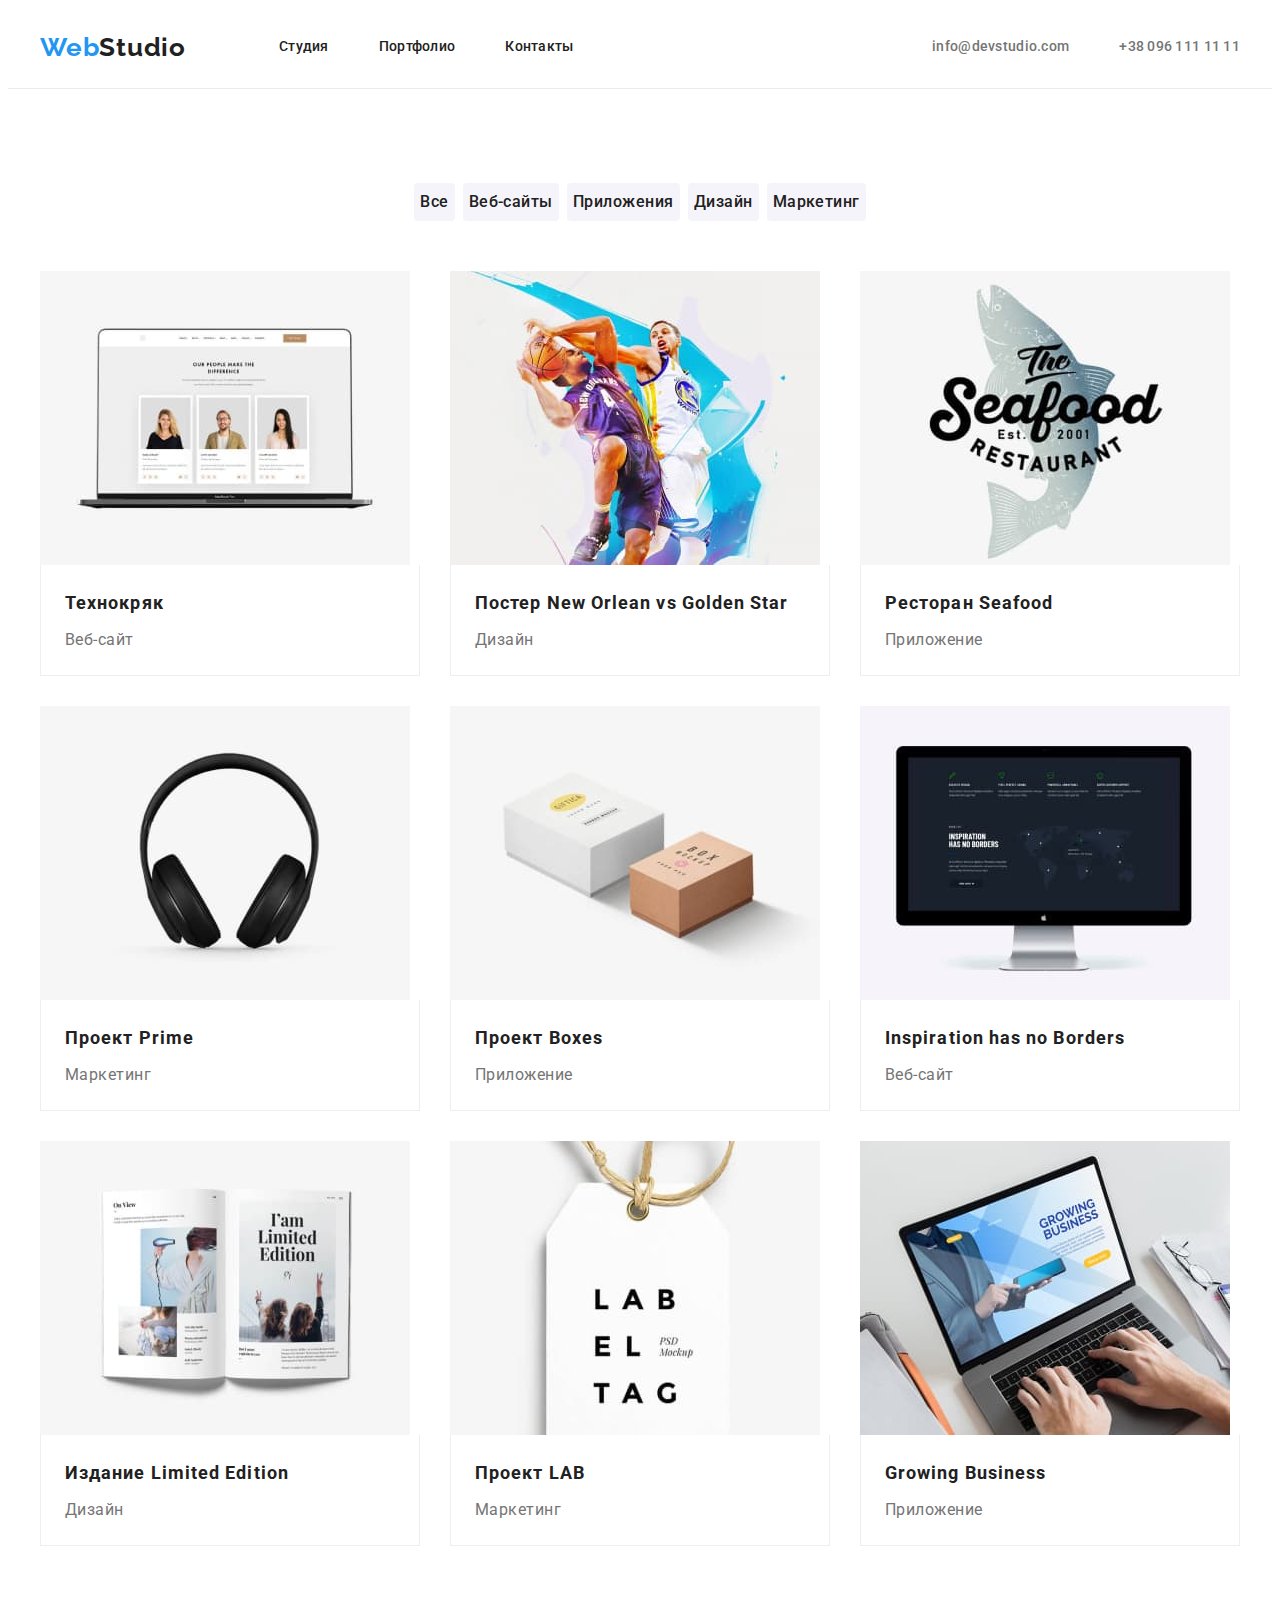
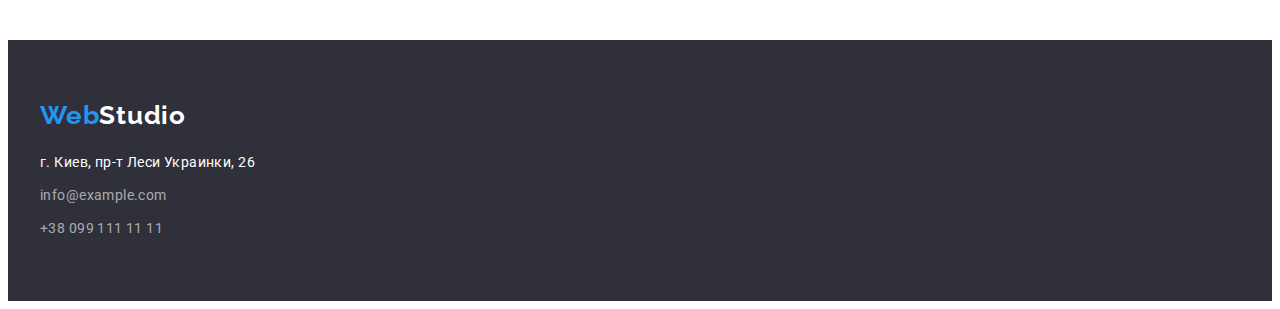
==== portfolio.html @ 52f67dc8 "copy" ====
<!DOCTYPE html>
<html lang="en">
<head>
    <meta charset="UTF-8">
    <meta http-equiv="X-UA-Compatible" content="IE=edge">
    <meta name="viewport" content="width=device-width, initial-scale=1.0">
    <title>Document</title>
    <link rel="preconnect" href="https://fonts.googleapis.com">
    <link rel="preconnect" href="https://fonts.gstatic.com" crossorigin>
    <link href="https://fonts.googleapis.com/css2?family=Montserrat:wght@400;700&family=Raleway:wght@700&family=Roboto:wght@400;500;700;900&display=swap" rel="stylesheet">
    <link rel="stylesheet" href="https://cdnjs.cloudflare.com/ajax/libs/modern-normalize/1.1.0/modern-normalize.min.css" integrity="sha512-wpPYUAdjBVSE4KJnH1VR1HeZfpl1ub8YT/NKx4PuQ5NmX2tKuGu6U/JRp5y+Y8XG2tV+wKQpNHVUX03MfMFn9Q==" crossorigin="anonymous" referrerpolicy="no-referrer" />
    <link rel="stylesheet" href="./css/styles.css">
</head>
<body>
    <header class="header">
        <div class="container">
            <nav class="header-nav">
                <a href="" class="header-logo-part1 link">Web<span class="header-logo-part2">Studio</span></a>
                <ul class="header-list list">
                    <li class="header-item"><a href="./index.html" class="header-link link">Студия</a></li>
                    <li class="header-item"><a href="./portfolio.html" class="header-link link">Портфолио</a></li>
                    <li class="header-item"><a href="http://" class="header-link link">Контакты</a></li>
                </ul> 
            </nav>
            <ul class="header-list-contakt list">
                <li class="header-item-contakt"><a href="mailto:info@devstudio.com" class="header-link-mail link">info@devstudio.com</a></li>
                <li class="header-item-contakt"><a href="tel:+380991111111" class="header-link-tel link">+38 096 111 11 11</a></li>
            </ul>
        </div>
    </header>
    
    <main class="main-portfolio">
        <section class="main-portfolio-section section">
            <div class="container">
                <h1 class="visually-hidden">Наши работы</h1>
                <ul class="main-portfolio-list list">
                    <li class="main-portfolio-item"><button type="button" class="main-portfolio-btn">Все</button></li>
                    <li class="main-portfolio-item"><button type="button" class="main-portfolio-btn">Веб-сайты</button></li>
                    <li class="main-portfolio-item"><button type="button" class="main-portfolio-btn">Приложения</button></li>
                    <li class="main-portfolio-item"><button type="button" class="main-portfolio-btn">Дизайн</button></li>
                    <li class="main-portfolio-item"><button type="button" class="main-portfolio-btn"> Маркетинг</button></li>
                </ul>
                <ul class="portfolio-list-blok list">
                    <li class="portfolio-item">
                        <img src="./images/img-portfolio(0).jpg" alt="" width="370px">
                        <div class="portfolio-item-border">
                            <h2 class="portfolio-subtitle">Технокряк</h2>
                            <p class="portfolio-description">Веб-сайт</p>   
                        </div> 
                    </li>
                    <li class="portfolio-item">
                        <img src="./images/img-portfolio(1).jpg" alt="" width="370px">
                        <div class="portfolio-item-border">
                            <h2 class="portfolio-subtitle">Постер New Orlean vs Golden Star</h2>
                            <p class="portfolio-description">Дизайн</p>
                        </div>
                    </li>
                    <li class="portfolio-item">
                        <img src="./images/img-portfolio(2).jpg" alt="" width="370px">
                        <div class="portfolio-item-border">
                            <h2 class="portfolio-subtitle">Ресторан Seafood</h2>
                            <p class="portfolio-description">Приложение</p>
                        </div>
                    </li>
                    <li class="portfolio-item">
                        <img src="./images/img-portfolio(3).jpg" alt="" width="370px">
                        <div class="portfolio-item-border">
                            <h2 class="portfolio-subtitle">Проект Prime</h2>
                            <p class="portfolio-description">Маркетинг</p>
                        </div>
                    </li>
                    <li class="portfolio-item">
                        <img src="./images/img-portfolio(4).jpg" alt="" width="370px">
                        <div class="portfolio-item-border">
                            <h2 class="portfolio-subtitle">Проект Boxes</h2>
                            <p class="portfolio-description">Приложение</p>
                        </div>
                    </li>
                    <li class="portfolio-item">
                        <img src="./images/img-portfolio(5).jpg" alt="" width="370px">
                        <div class="portfolio-item-border">
                            <h2 class="portfolio-subtitle">Inspiration has no Borders</h2>
                            <p class="portfolio-description">Веб-сайт</p>
                        </div>
                    </li>
                    <li class="portfolio-item">
                        <img src="./images/img-portfolio(6).jpg" alt="" width="370px">
                        <div class="portfolio-item-border">
                            <h2 class="portfolio-subtitle">Издание Limited Edition</h2>
                            <p class="portfolio-description">Дизайн</p>
                        </div>
                    </li>
                    <li class="portfolio-item">
                        <img src="./images/img-portfolio(7).jpg" alt="" width="370px">
                        <div class="portfolio-item-border">
                            <h2 class="portfolio-subtitle">Проект LAB</h2>
                            <p class="portfolio-description">Маркетинг</p>
                        </div>
                    </li>
                    <li class="portfolio-item">
                        <img src="./images/img-portfolio(8).jpg" alt="" width="370px">
                        <div class="portfolio-item-border">
                            <h2 class="portfolio-subtitle">Growing Business</h2>
                            <p class="portfolio-description">Приложение</p>
                        </div>
                    </li>
                </ul>
            </div>
        </section>
        <footer class="footer">
            <div class="container">
                <a href="" class="footer-logo-part1 link">Web<span class="footer-logo-part2">Studio</span></a>
                <address class="address">
                    <ul class="address-list list">
                        <li class="address-item"><a href="https://goo.gl/maps/LYre1XZiDSPnL1MN8" class="address-link-street link" target="_blank" rel="noopener, noindex, nofollow">г. Киев, пр-т Леси Украинки, 26</a></li>
                        <li class="address-item"><a href="mailto:info@example.com" class="address-mail link">info@example.com</a> </li>
                        <li class="address-item"><a href="tel:+380991111111" class="address-tel link">+38 099 111 11 11</a></li>
                    </ul>
                </address>
            </div>
        </footer>
    </main>
</body>
</html>
---- css/styles.css ----
:root {
    --title-color: #FFFFFF;
    --background-title: #2F303A;
    --header-link-color: #212121;
    --contakt-header: #757575;
    --link-hover: #2196F3;
    --heading: #212121;
    --subtitle: #212121;
    --description: #757575;
    --akcent-color: #FFFFFF;
    --footer-background: #2F303A;
    --footer-contakt: rgba(255, 255, 255, 0.6);
    --btn-color: #212121;
    --btn-background: #F5F4FA;
    --btn-hover-background: #2196F3;
    --typical-margin: 10px;
}

body {
    font-family: Roboto, sans-serif;
    color: var(--heading);
}

h1, h2, h3, h4, h5, h6, p {
    margin: 0;
    
}

ul, ol {
    padding-left: 0;
    margin: 0;
}

img {
    display: block;
}

.link {
    text-decoration: none;
    display: block;
}

.list {
    list-style: none;
}

.container {
    width: 1200px;
    padding-left: 15px;
    padding-right: 15px;
    margin: 0 auto;
}

.visually-hidden {
    position: absolute;
    width: 1px;
    height: 1px;
    margin: -1px;
    border: 0;
    padding: 0;
    white-space: nowrap;
    clip-path: inset(100%);
    clip: rect(0 0 0 0);
    overflow: hidden;
}

/*---------header----------*/

.header {
    padding-top: 24px;
    padding-bottom: 25px;
    border-bottom: 1px solid #ECECEC;;
}

.header .container {
    display: flex;
    align-items: center;
}

.header-nav {
    display: flex;
    align-items: center;
}

.header-logo-part1 {
    font-family: 'Raleway';
    font-weight: 700;
    font-size: 26px;
    line-height: 1.19;
    letter-spacing: 0.03em;
    color: #2196F3;
    margin-right: 93px;
}

.header-logo-part2 {
    color: #212121;
}

.header-list {
    display: flex;
}

.header-item:not(:last-child) {
    margin-right: 50px;
}

.header-list-contakt {
    display: flex;
    margin-left: auto;
}

.header-link {
    font-weight: 500;
    font-size: 14px;
    line-height: 1.14;
    letter-spacing: 0.02em;
    color: var(--header-link-color);
}

.header-link:hover {
    color: var(--link-hover);
}

.header-link:focus {
    color: var(--link-hover);
}

.header-item-contakt:not(:first-child) {
    margin-left: 50px;
}

.header-link-mail {
    font-weight: 500;
    font-size: 14px;
    line-height: 1.14;
    letter-spacing: 0.02em;
    color: var(--contakt-header);
}

.header-link-mail:hover {
    color: var(--link-hover);
}

.header-link-mail:focus {
    color: var(--link-hover);
}

.header-link-tel {
    font-weight: 500;
    font-size: 14px;
    line-height: 1.14;
    letter-spacing: 0.02em;
    color: var(--contakt-header);
}

.header-link-tel:hover {
    color: var(--link-hover);
}

.header-link-tel:focus {
    color: var(--link-hover);
}

/*------------main------------*/

.main-title-section {
    background: var(--background-title);
    padding-top: 200px;
    padding-bottom: 280px;
    text-align: center;
    
}

.main-title {
    font-weight: 900;
    font-size: 44px;
    line-height: 1.36;
    text-align: center;
    letter-spacing: 0.06em;
    text-transform: uppercase;
    color: var(--title-color);
    margin-bottom: 30px;

}

.button-designe {
    display: flex;
    justify-content: center;
}

.main-title-btn {
    font-family: inherit;
    font-weight: 700;
    font-size: 16px;
    line-height: 1.88;
    display: flex;
    align-items: center;
    text-align: center;
    letter-spacing: 0.06em;
    color: var(--akcent-color);
    background: var(--btn-hover-background);
    cursor: pointer;
    height: 50px;
    border-radius: 4px;
    border: 0;
}

.main-title-btn:hover {
    box-shadow: 0px 4px 4px rgba(0, 0, 0, 0.15);
    border-radius: 4px;
}

.main-title-btn:focus {
    box-shadow: 0px 4px 4px rgba(0, 0, 0, 0.15);
    border-radius: 4px;
}

/*---------advantages------------*/

.section {
    padding-top: 94px;
    padding-bottom: 94px;
    
}

.advantages-list {
    display: flex;
}

.advantages-item:not(:last-child) {
    margin-right: 30px;
}

.advantages-subtitle {
    font-weight: 700;
    font-size: 14px;
    line-height: 1.14;
    letter-spacing: 0.03em;
    text-transform: uppercase;
    color: var(--subtitle);
    margin-bottom: 10px;
    max-width: 270px;
}

.advantages-description {
    font-size: 14px;
    line-height: 1.71;
    letter-spacing: 0.03em;
    color: var(--description);
    max-width: 270px;
}

/*----------special-------*/

.special {
    padding-top: 0px;
}

.special-heading {
    font-weight: 700;
    font-size: 36px;
    line-height: 1.17;
    text-align: center;
    letter-spacing: 0.03em;
    color: var(--heading);
    margin-bottom: 50px;
}

.special-list {
    display: flex;
    margin-left: -30px;
}

.special-item-img {
    flex-basis: calc((100% - 90px) / 3);
    margin-left: 30px;
}

/*---------team---------*/

.team {
    background: #F5F4FA;
}

.team-heading {
    font-weight: 700;
    font-size: 36px;
    line-height: 1.17;
    text-align: center;
    letter-spacing: 0.03em;
    color: var(--heading);
    margin-bottom: 50px;
}

.team-list {
    display: flex;
    margin-left: -30px;
}

.team-item {
    flex-basis: calc((100% - 120px) / 3);
    margin-left: 30px;
    box-shadow: 0px 1px 3px rgba(0, 0, 0, 0.12), 0px 1px 1px rgba(0, 0, 0, 0.14), 0px 2px 1px rgba(0, 0, 0, 0.2);
    border-radius: 0px 0px 4px 4px;
}

.team-specialist {
    padding: 30px 0;
}

.team-subtitle {
    font-weight: 500;
    font-size: 16px;
    line-height: 1.19;
    text-align: center;
    letter-spacing: 0.03em;
    color: var(--subtitle);
    margin-bottom: var(--typical-margin);
}

.team-description {
    font-size: 16px;
    line-height: 1.19;
    text-align: center;
    letter-spacing: 0.03em;
    color: var(--description);
}

/*---------footer-------*/

.footer {
    background: var(--footer-background);
    padding-top: 60px;
    padding-bottom: 60px;
}

.footer-logo-part1 {
    font-family: 'Raleway';
    font-weight: 700;
    font-size: 26px;
    line-height: 1.19;
    letter-spacing: 0.03em;
    color: #2196F3;
    margin-bottom: 20px;
    
}

.footer-logo-part2 {
    color: #FFFFFF;
}

.address {
    font-style: normal;
}

.address-item:not(:last-child) {
    margin-bottom: 9px;
}

.address-link-street {
    font-size: 14px;
    line-height: 1.71;
    letter-spacing: 0.03em;
    color: #FFFFFF;
}

.address-mail {
    font-size: 14px;
    line-height: 1.71;
    letter-spacing: 0.03em;
    color: var(--footer-contakt);
}

.address-mail:hover {
    color: var(--link-hover);
}

.address-mail:hover {
    color: var(--link-hover);
}

.address-tel {
    font-size: 14px;
    line-height: 1.71;
    letter-spacing: 0.03em;
    color: var(--footer-contakt);
}

.address-tel:hover {
    color: #2196F3;
}

.address-tel:hover {
    color: #2196F3;
}

 /*------portfolio--------*/


.main-portfolio-list {
    display: flex;
    justify-content: center;
    margin-bottom: 50px;
}

.main-portfolio-btn {
    font-family: 'Roboto';
    font-weight: 500;
    font-size: 16px;
    line-height: 1.62;
    text-align: center;
    letter-spacing: 0.03em;
    color: var(--btn-color);
    cursor: pointer;
    height: 38px;
    border-radius: 4px;
    background: #F5F4FA;
    border: 0;
}

.main-portfolio-btn:hover {
    color: var(--akcent-color);
    background: var(--btn-hover-background);
    box-shadow: 0px 3px 1px rgba(0, 0, 0, 0.1), 0px 1px 2px rgba(0, 0, 0, 0.08), 0px 2px 2px rgba(0, 0, 0, 0.12);
    border-radius: 4px;
}

.main-portfolio-item:not(:last-child) {
    margin-right: 8px;
}

.main-portfolio-btn:focus {
    color: var(--akcent-color);
    background: var(--btn-hover-background);
    box-shadow: 0px 3px 1px rgba(0, 0, 0, 0.1), 0px 1px 2px rgba(0, 0, 0, 0.08), 0px 2px 2px rgba(0, 0, 0, 0.12);
    border-radius: 4px;
} 

.portfolio-list-blok {
    display: flex;
    flex-wrap: wrap;
    margin-left: -30px;
    margin-bottom: -30px;
}

.portfolio-item {
    flex-basis: calc((100% - 90px) / 3);
    margin-left: 30px;
    margin-bottom: 30px;
    box-sizing: border-box;

}

.portfolio-item-border {
    display: block;
    padding: 20px 24px;
    border: 1px solid #EEEEEE;
    border-top: none;
}

.portfolio-subtitle {
    font-weight: 700;
    font-size: 18px;
    line-height: 2;
    letter-spacing: 0.06em;
    color: var(--subtitle);
    margin-bottom: 4px;
}

.portfolio-description {
    font-size: 16px;
    line-height: 1.88;
    letter-spacing: 0.03em;
    color: var(--description);
}
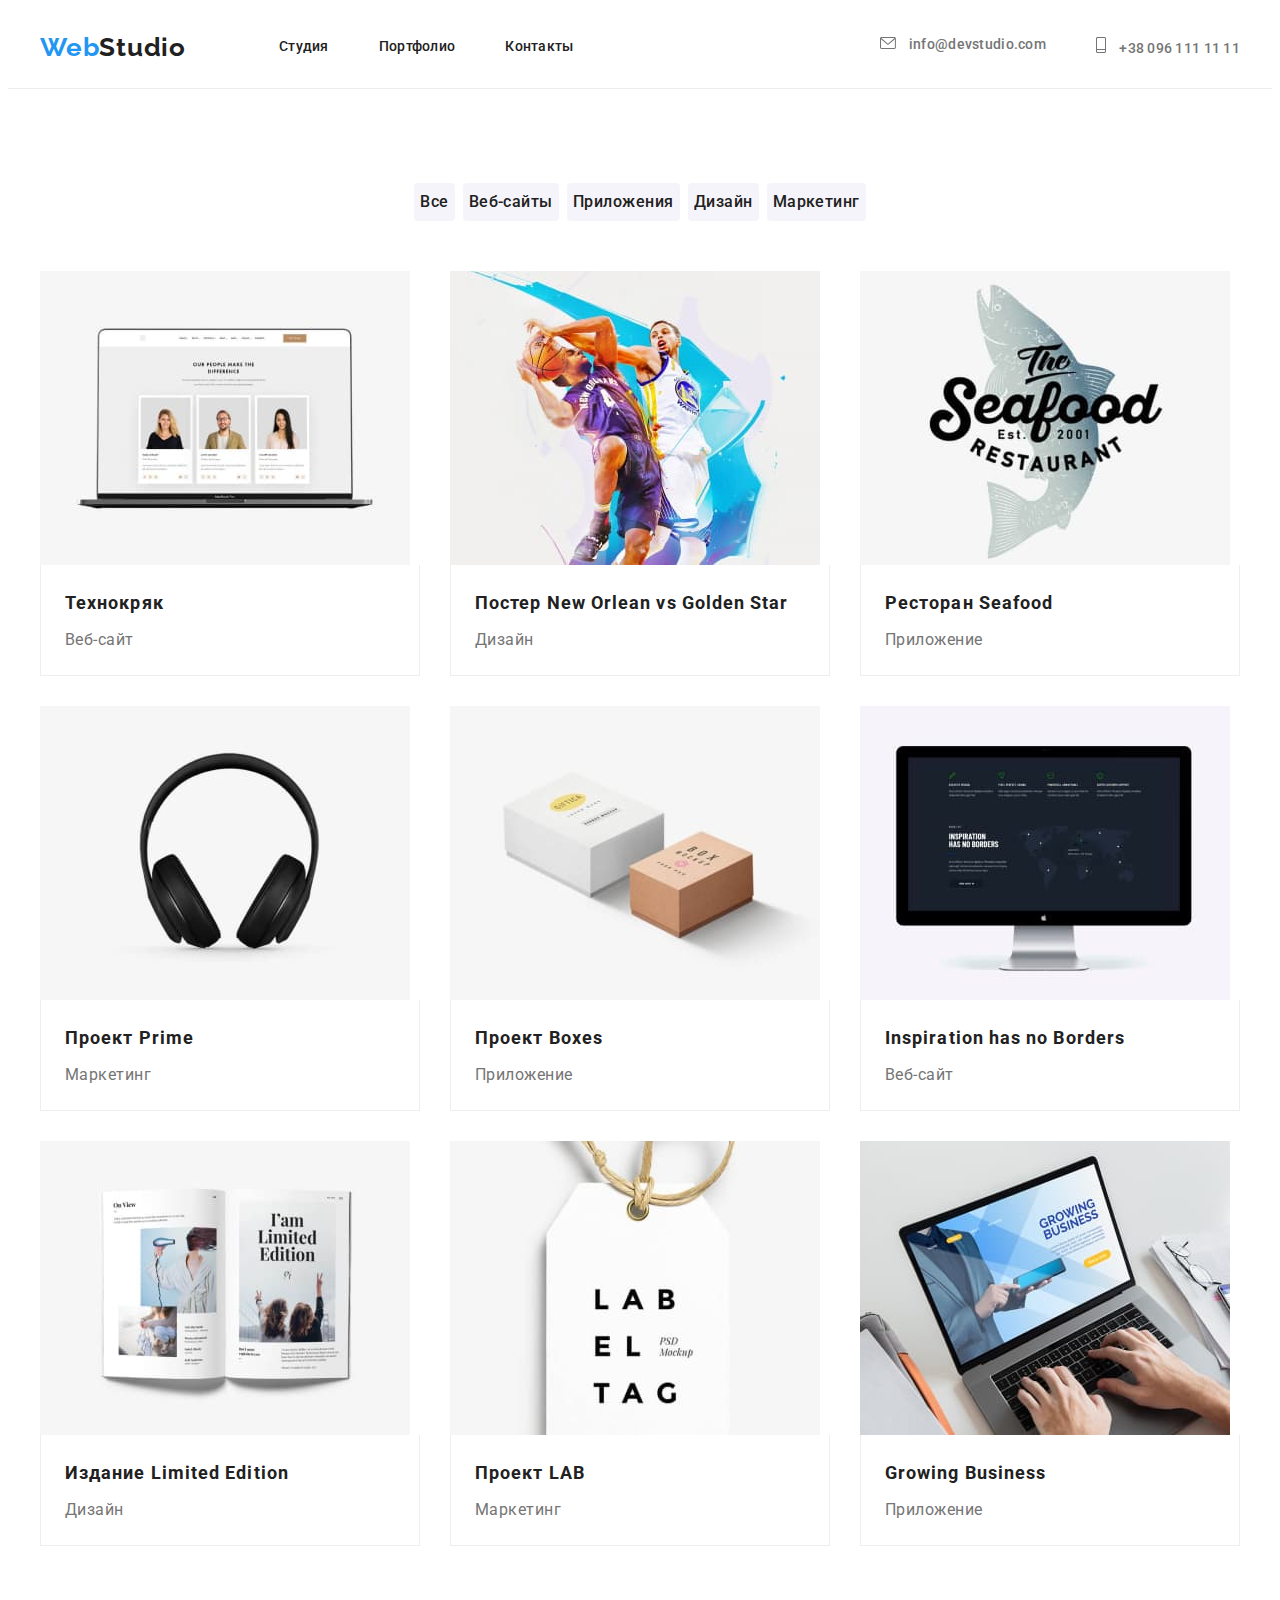
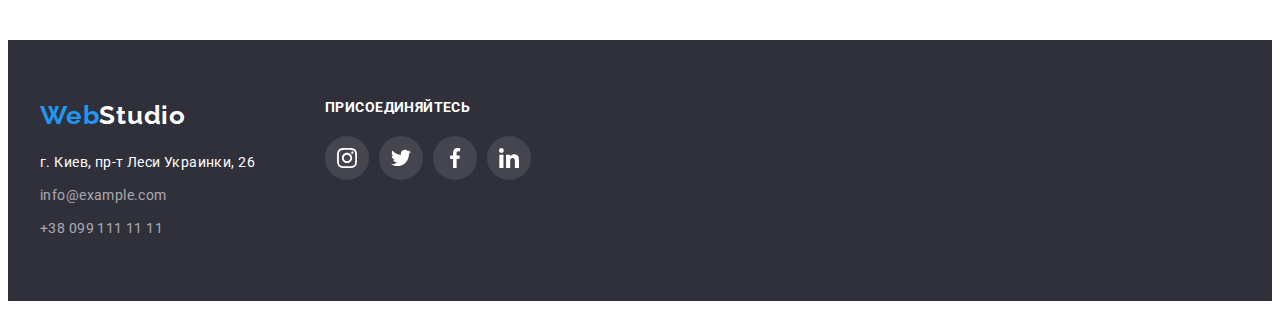
==== commit 734124f4: "12.06.22-15-49" ====
--- a/portfolio.html
+++ b/portfolio.html
@@ -17,14 +17,30 @@
             <nav class="header-nav">
                 <a href="" class="header-logo-part1 link">Web<span class="header-logo-part2">Studio</span></a>
                 <ul class="header-list list">
-                    <li class="header-item"><a href="./index.html" class="header-link link">Студия</a></li>
+                    <li class="header-item"><a href="http://" class="header-link link">Студия</a></li>
                     <li class="header-item"><a href="./portfolio.html" class="header-link link">Портфолио</a></li>
                     <li class="header-item"><a href="http://" class="header-link link">Контакты</a></li>
                 </ul> 
             </nav>
             <ul class="header-list-contakt list">
-                <li class="header-item-contakt"><a href="mailto:info@devstudio.com" class="header-link-mail link">info@devstudio.com</a></li>
-                <li class="header-item-contakt"><a href="tel:+380991111111" class="header-link-tel link">+38 096 111 11 11</a></li>
+                <li class="header-item-contakt">
+                    <a href="mailto:info@devstudio.com" class="header-link-mail link">
+                        <svg class="header-soc-icon" width="16" height="12">
+                            <use href="./images/icons.svg/symbol-defs.svg#icon-email"></use>
+                        </svg>
+                        info@devstudio.com
+                        
+                    </a>
+                </li>
+                <li class="header-item-contakt">
+                    <a href="tel:+380991111111" class="header-link-tel link">
+                        <svg class="header-soc-icon" width="10" height="16">
+                            <use href="./images/icons.svg/symbol-defs.svg#icon-phone-number"></use>
+                        </svg>
+                        +38 096 111 11 11
+                        
+                    </a>
+                </li>
             </ul>
         </div>
     </header>
@@ -109,14 +125,51 @@
         </section>
         <footer class="footer">
             <div class="container">
-                <a href="" class="footer-logo-part1 link">Web<span class="footer-logo-part2">Studio</span></a>
-                <address class="address">
-                    <ul class="address-list list">
-                        <li class="address-item"><a href="https://goo.gl/maps/LYre1XZiDSPnL1MN8" class="address-link-street link" target="_blank" rel="noopener, noindex, nofollow">г. Киев, пр-т Леси Украинки, 26</a></li>
-                        <li class="address-item"><a href="mailto:info@example.com" class="address-mail link">info@example.com</a> </li>
-                        <li class="address-item"><a href="tel:+380991111111" class="address-tel link">+38 099 111 11 11</a></li>
-                    </ul>
-                </address>
+                <section class="footer-address">
+                    <a href="" class="footer-logo-part1 link">Web<span class="footer-logo-part2">Studio</span></a>
+                        <address class="address">
+                            <ul class="address-list list">
+                                <li class="address-item"><a href="https://goo.gl/maps/LYre1XZiDSPnL1MN8" class="address-link-street link" target="_blank" rel="noopener, noindex, nofollow">г. Киев, пр-т Леси Украинки, 26</a></li>
+                                <li class="address-item"><a href="mailto:info@example.com" class="address-mail link">info@example.com</a> </li>
+                                <li class="address-item"><a href="tel:+380991111111" class="address-tel link">+38 099 111 11 11</a></li>
+                            </ul>
+                        </address>
+                </section>
+                <section class="footer-soc">
+                    <h3 class="footer-soc-title">присоединяйтесь</h3>
+                    <ul class="footer-soc-list list">
+                        <li class="footer-soc-item"> 
+                            <a href="" class="footer-soc-link">
+                                <svg class="footer-soc-icon" width="20" height="20">
+                                    <use href="./images/icons.svg/symbol-defs.svg#icon-instagram-2-1"></use>
+                                </svg>
+                            </a>
+                        </li>
+                        <li class="footer-soc-item"> 
+                            <a href="" class="footer-soc-link">
+                                <svg class="footer-soc-icon" width="20" height="20">
+                                    <use href="./images/icons.svg/symbol-defs.svg#icon-twitter-1-1"></use>
+                                </svg>
+                            </a>
+                        </li>
+                        <li class="footer-soc-item"> 
+                            <a href="" class="footer-soc-link">
+                                <svg class="footer-soc-icon" width="20" height="20">
+                                    <use href="./images/icons.svg/symbol-defs.svg#icon-facebook-1-1"></use>
+                                </svg> 
+                            </a>
+                        </li>
+                        <li class="footer-soc-item"> 
+                            <a href="" class="footer-soc-link">
+                                <svg class="footer-soc-icon" width="20" height="20">
+                                    <use href="./images/icons.svg/symbol-defs.svg#icon-linkedin-1-1"></use>
+                                </svg> 
+                            </a>
+                        </li>
+                        
+                    </ul>   
+                    
+                </section>
             </div>
         </footer>
     </main>
--- a/css/styles.css
+++ b/css/styles.css
@@ -14,6 +14,7 @@
     --btn-background: #F5F4FA;
     --btn-hover-background: #2196F3;
     --typical-margin: 10px;
+    --icon-color: #AFB1B8;
 }
 
 body {
@@ -107,6 +108,20 @@
 .header-list-contakt {
     display: flex;
     margin-left: auto;
+
+}
+
+.header-item-contakt {
+    display: flex;
+}
+
+.header-soc-link {
+    margin-right: 10px;
+}
+
+.header-soc-icon {
+    fill: var(--contakt-header);
+    margin-right: 10px;
 }
 
 .header-link {
@@ -145,12 +160,22 @@
     color: var(--link-hover);
 }
 
+.header-link-mail:hover .header-soc-icon {
+    fill: var(--link-hover);
+}
+
+.header-link-mail:focus .header-soc-icon {
+    fill: var(--link-hover);
+}
+
+
 .header-link-tel {
     font-weight: 500;
     font-size: 14px;
     line-height: 1.14;
     letter-spacing: 0.02em;
     color: var(--contakt-header);
+    
 }
 
 .header-link-tel:hover {
@@ -161,14 +186,27 @@
     color: var(--link-hover);
 }
 
+.header-link-tel:hover .header-soc-icon {
+    fill: var(--link-hover);
+}
+
+.header-link-tel:focus .header-soc-icon {
+    fill: var(--link-hover);
+}
 /*------------main------------*/
 
 .main-title-section {
-    background: var(--background-title);
+    margin-left: auto;
+    margin-right: auto;
     padding-top: 200px;
     padding-bottom: 280px;
     text-align: center;
-    
+    background-size: cover;
+    background-image:linear-gradient(
+    to right,rgba(47, 48, 58, 0.4),rgba(47, 48, 58, 0.4)), url('../images/background.Img\ 1.jpg');
+    max-width: 1600px;
+    
+
 }
 
 .main-title {
@@ -217,9 +255,43 @@
 
 /*---------advantages------------*/
 
+.advantages-vector-section {
+    padding-top: 94px;
+    margin-bottom: 30px;
+}
+
+.advantages-vector-item {
+    Width:270px;
+    Height:120px;
+    background: #F5F4FA;
+    border-radius: 4px;
+    
+    
+}
+
+.advantages-vector {
+    justify-content: center;
+    align-items: center;
+    display: flex;
+    width: 100%;
+    height: 100%; 
+}
+
+
+
+
+
+.advantages-vector-item + .advantages-vector-item {
+    margin-left: 30px;
+}
+
+.advantages-vector-list{
+    display: flex;
+}
+
 .section {
-    padding-top: 94px;
     padding-bottom: 94px;
+    margin-top: 94px;
     
 }
 
@@ -276,10 +348,18 @@
     margin-left: 30px;
 }
 
+.team-soc-link {
+    width: 44px;
+    height: 44px;
+    border-radius: 50%;
+    background-color: var(--akcent-color);
+}
+
 /*---------team---------*/
 
 .team {
     background: #F5F4FA;
+    padding-top: 94px;
 }
 
 .team-heading {
@@ -306,6 +386,7 @@
 
 .team-specialist {
     padding: 30px 0;
+    background-color: #FFFFFF;
 }
 
 .team-subtitle {
@@ -324,7 +405,109 @@
     text-align: center;
     letter-spacing: 0.03em;
     color: var(--description);
-}
+    margin-bottom: 16px;
+}
+
+.team-soc-list {
+    display: flex;
+    justify-content: center;
+}
+
+.team-soc-item + .team-soc-item {
+    margin-left: 10px;
+}
+
+.team-soc-link {
+    width: 44px;
+    height: 44px;
+    border-radius: 50%;
+    background-color: white;
+    display: flex;
+    justify-content: center;
+    align-items: center;
+}
+
+.team-soc-icon {
+    fill: var(--icon-color);
+}
+
+.team-soc-link:hover {
+    background-color: var(--btn-hover-background);
+}
+
+.team-soc-link:hover .team-soc-icon {
+    fill: var(--akcent-color);
+}
+
+.team-soc-link:focus {
+    background-color: var(--btn-hover-background);
+}
+
+.team-soc-link:focus .team-soc-icon {
+    fill: var(--link-hover);
+}
+
+
+/*------------clients---------*/
+
+.clients {
+    padding-top: 94px;
+    padding-bottom: 94px;
+}
+
+.clients-title {
+    font-weight: 700;
+    font-size: 36px;
+    line-height: 1.17;
+    text-align: center;
+    letter-spacing: 0.03em;
+    margin-bottom: 50px;
+    color: var(--heading);
+}
+
+.clients-list {
+    display: flex;
+    margin-left: auto;
+}
+
+.clients-item {
+    width: 170px;
+    height: 92px;
+    
+    box-sizing: border-box;
+}
+
+.clients-item + .clients-item {
+    margin-left: 30px;
+}
+
+.clients-link {
+    justify-content: center;
+    align-items: center;
+    display: flex;
+    width: 100%;
+    height: 100%;
+    border-radius: 4px;
+    border: 1px solid #AFB1B8;
+}
+
+.clients-logo {
+    fill: var(--icon-color) 
+}
+
+.clients-link:hover, 
+.clients-link:focus {
+    background-color: #FFFFFF;
+    border: 1px solid #2196F3;
+}
+
+.clients-link:hover .clients-logo,
+.clients-link:focus .clients-logo {
+    fill: #2196F3;
+
+}
+   
+
 
 /*---------footer-------*/
 
@@ -332,6 +515,11 @@
     background: var(--footer-background);
     padding-top: 60px;
     padding-bottom: 60px;
+    
+}
+
+.footer .container {
+    display: flex;
 }
 
 .footer-logo-part1 {
@@ -392,6 +580,53 @@
 
 .address-tel:hover {
     color: #2196F3;
+}
+
+.footer-soc-title {
+    font-weight: 700;
+    font-size: 14px;
+    line-height: 1.14;
+    letter-spacing: 0.03em;
+    text-transform: uppercase;
+    color: #FFFFFF;
+}
+
+.footer-soc {
+    margin-left: 70px;
+}
+
+.footer-soc-list {
+    display: flex;
+    margin-top: 20px;
+}
+
+.footer-soc-item {
+    width: 44px;
+    height: 44px;
+}
+
+.footer-soc-item + .footer-soc-item {
+    margin-left: 10px;
+}
+
+.footer-soc-link {
+    background-color: rgba(255, 255, 255, 0.1);
+    justify-content: center;
+    align-items: center;
+    display: flex;
+    width: 100%;
+    height: 100%;
+    border-radius: 50%;
+}
+
+.footer-soc-link:hover, 
+.footer-soc-link:focus {
+    background-color: var(--link-hover);
+    
+}
+
+.footer-soc-icon {
+    fill: #FFFFFF;
 }
 
  /*------portfolio--------*/
@@ -451,6 +686,11 @@
 
 }
 
+.portfolio-item:hover,
+.portfolio-item:focus {
+    box-shadow: 0px 1px 1px rgba(0, 0, 0, 0.12), 0px 4px 4px rgba(0, 0, 0, 0.06), 1px 4px 6px rgba(0, 0, 0, 0.16);;
+}
+
 .portfolio-item-border {
     display: block;
     padding: 20px 24px;
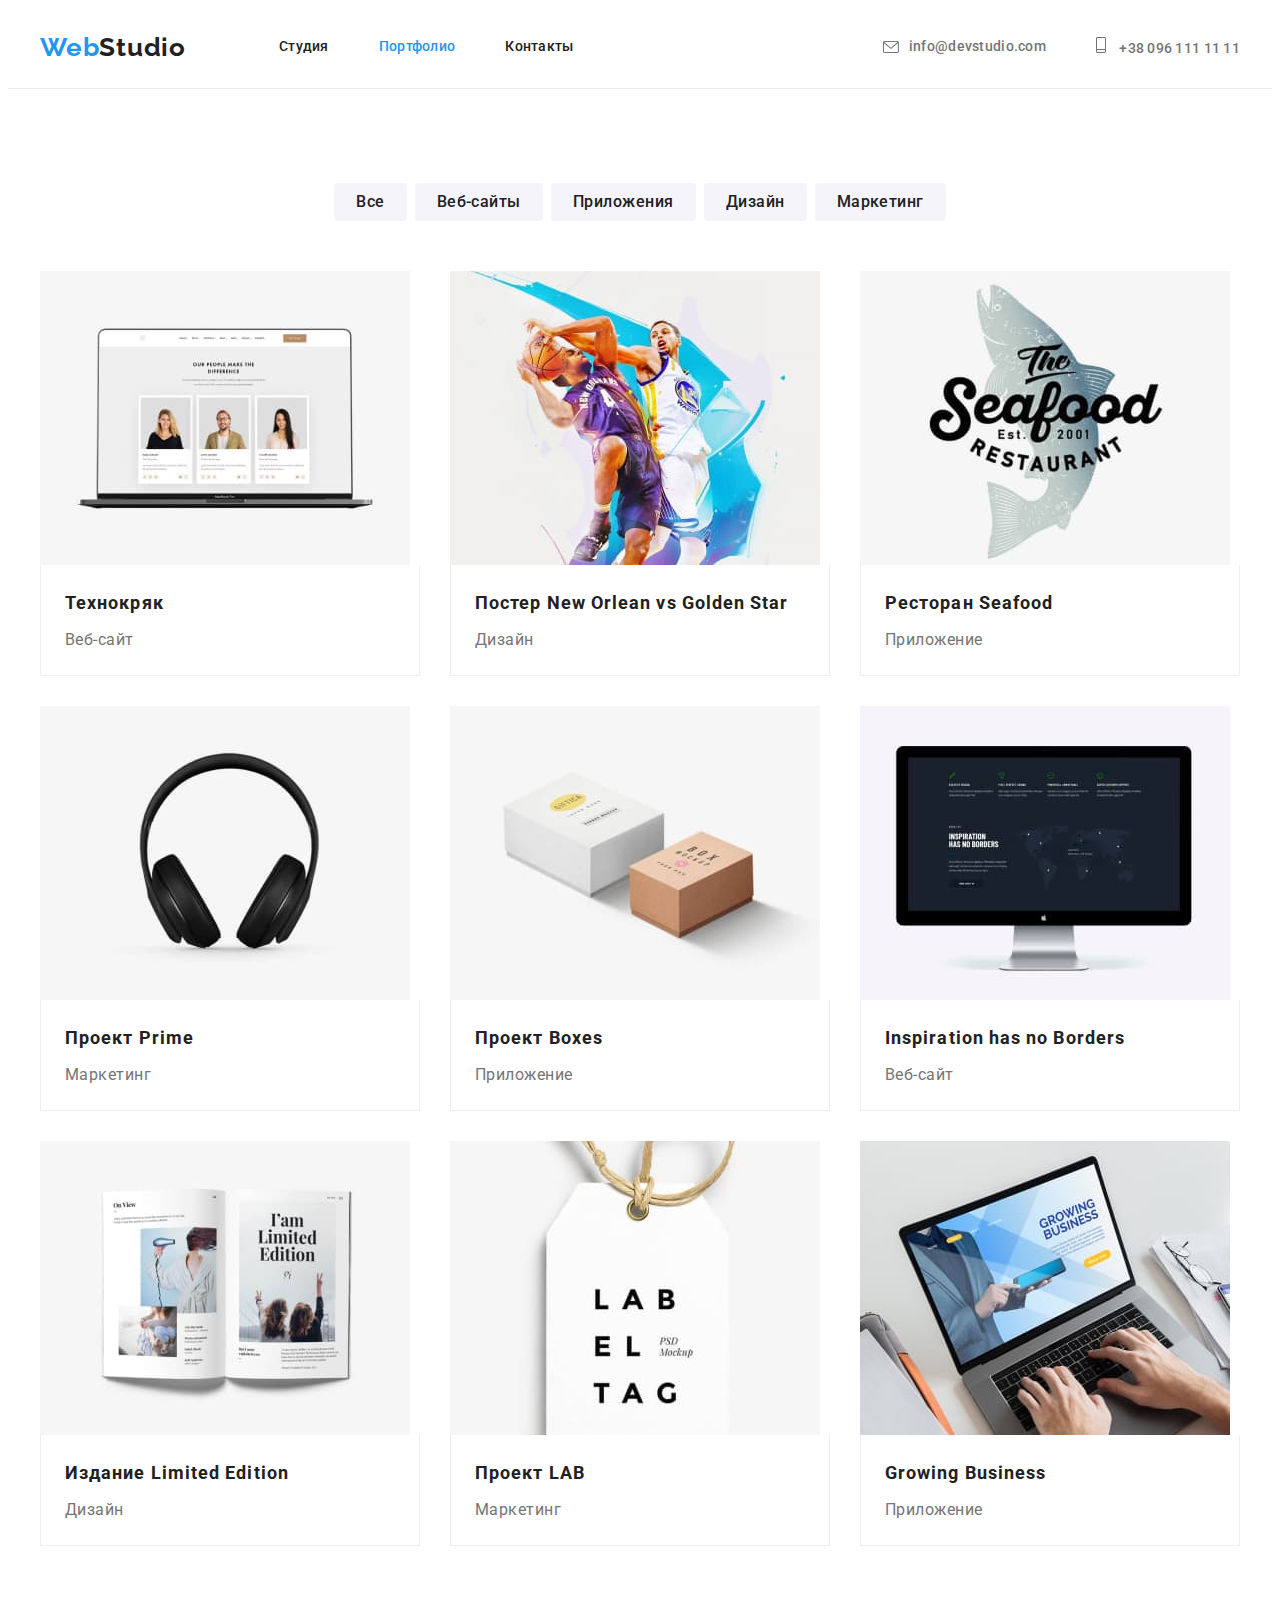
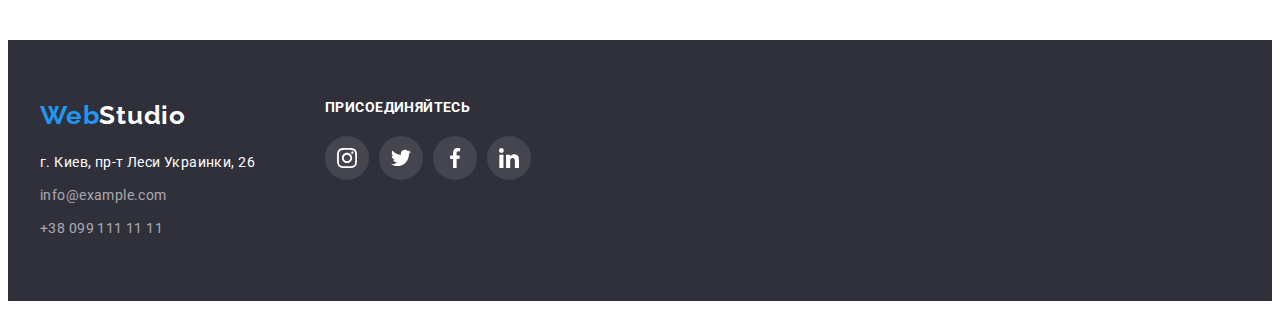
==== commit 66c8ace8: "corrected-13-06-22" ====
--- a/portfolio.html
+++ b/portfolio.html
@@ -17,8 +17,8 @@
             <nav class="header-nav">
                 <a href="" class="header-logo-part1 link">Web<span class="header-logo-part2">Studio</span></a>
                 <ul class="header-list list">
-                    <li class="header-item"><a href="http://" class="header-link link">Студия</a></li>
-                    <li class="header-item"><a href="./portfolio.html" class="header-link link">Портфолио</a></li>
+                    <li class="header-item"><a href="./index.html" class="header-link link">Студия</a></li>
+                    <li class="header-item"><a href="./portfolio.html" class="header-link link current">Портфолио</a></li>
                     <li class="header-item"><a href="http://" class="header-link link">Контакты</a></li>
                 </ul> 
             </nav>
@@ -58,84 +58,105 @@
                 </ul>
                 <ul class="portfolio-list-blok list">
                     <li class="portfolio-item">
-                        <img src="./images/img-portfolio(0).jpg" alt="" width="370px">
-                        <div class="portfolio-item-border">
-                            <h2 class="portfolio-subtitle">Технокряк</h2>
-                            <p class="portfolio-description">Веб-сайт</p>   
-                        </div> 
+                        <a href="" class="portfolio-link link">
+                            <img src="./images/img-portfolio(0).jpg" alt="" width="370px">
+                            <div class="portfolio-item-border">
+                                <h2 class="portfolio-subtitle">Технокряк</h2>
+                                <p class="portfolio-description">Веб-сайт</p>   
+                            </div> 
+                        </a>
                     </li>
                     <li class="portfolio-item">
-                        <img src="./images/img-portfolio(1).jpg" alt="" width="370px">
-                        <div class="portfolio-item-border">
-                            <h2 class="portfolio-subtitle">Постер New Orlean vs Golden Star</h2>
-                            <p class="portfolio-description">Дизайн</p>
-                        </div>
+                        <a href="" class="portfolio-link link">
+                            <img src="./images/img-portfolio(1).jpg" alt="" width="370px">
+                            <div class="portfolio-item-border">
+                                <h2 class="portfolio-subtitle">Постер New Orlean vs Golden Star</h2>
+                                <p class="portfolio-description">Дизайн</p>
+                            </div>
+                        </a>
                     </li>
                     <li class="portfolio-item">
-                        <img src="./images/img-portfolio(2).jpg" alt="" width="370px">
-                        <div class="portfolio-item-border">
-                            <h2 class="portfolio-subtitle">Ресторан Seafood</h2>
-                            <p class="portfolio-description">Приложение</p>
-                        </div>
+                        <a href="" class="portfolio-link link">
+                            <img src="./images/img-portfolio(2).jpg" alt="" width="370px">
+                            <div class="portfolio-item-border">
+                                <h2 class="portfolio-subtitle">Ресторан Seafood</h2>
+                                <p class="portfolio-description">Приложение</p>
+                            </div>
+                        </a>
                     </li>
                     <li class="portfolio-item">
-                        <img src="./images/img-portfolio(3).jpg" alt="" width="370px">
-                        <div class="portfolio-item-border">
-                            <h2 class="portfolio-subtitle">Проект Prime</h2>
-                            <p class="portfolio-description">Маркетинг</p>
-                        </div>
+                        <a href="" class="portfolio-link link">
+                            <img src="./images/img-portfolio(3).jpg" alt="" width="370px">
+                            <div class="portfolio-item-border">
+                                <h2 class="portfolio-subtitle">Проект Prime</h2>
+                                <p class="portfolio-description">Маркетинг</p>
+                            </div>
+                        </a>
                     </li>
                     <li class="portfolio-item">
-                        <img src="./images/img-portfolio(4).jpg" alt="" width="370px">
-                        <div class="portfolio-item-border">
-                            <h2 class="portfolio-subtitle">Проект Boxes</h2>
-                            <p class="portfolio-description">Приложение</p>
-                        </div>
+                        <a href="" class="portfolio-link link">
+                            <img src="./images/img-portfolio(4).jpg" alt="" width="370px">
+                            <div class="portfolio-item-border">
+                                <h2 class="portfolio-subtitle">Проект Boxes</h2>
+                                <p class="portfolio-description">Приложение</p>
+                            </div>
+                        </a>
                     </li>
                     <li class="portfolio-item">
-                        <img src="./images/img-portfolio(5).jpg" alt="" width="370px">
-                        <div class="portfolio-item-border">
-                            <h2 class="portfolio-subtitle">Inspiration has no Borders</h2>
-                            <p class="portfolio-description">Веб-сайт</p>
-                        </div>
+                        <a href="" class="portfolio-link link">
+                            <img src="./images/img-portfolio(5).jpg" alt="" width="370px">
+                            <div class="portfolio-item-border">
+                                <h2 class="portfolio-subtitle">Inspiration has no Borders</h2>
+                                <p class="portfolio-description">Веб-сайт</p>
+                            </div>
+                        </a>
                     </li>
                     <li class="portfolio-item">
-                        <img src="./images/img-portfolio(6).jpg" alt="" width="370px">
-                        <div class="portfolio-item-border">
-                            <h2 class="portfolio-subtitle">Издание Limited Edition</h2>
-                            <p class="portfolio-description">Дизайн</p>
-                        </div>
+                        <a href="" class="portfolio-link link">
+                            <img src="./images/img-portfolio(6).jpg" alt="" width="370px">
+                            <div class="portfolio-item-border">
+                                <h2 class="portfolio-subtitle">Издание Limited Edition</h2>
+                                <p class="portfolio-description">Дизайн</p>
+                            </div>
+                        </a>
                     </li>
                     <li class="portfolio-item">
-                        <img src="./images/img-portfolio(7).jpg" alt="" width="370px">
-                        <div class="portfolio-item-border">
-                            <h2 class="portfolio-subtitle">Проект LAB</h2>
-                            <p class="portfolio-description">Маркетинг</p>
-                        </div>
+                        <a href="" class="portfolio-link link" >
+                            <img src="./images/img-portfolio(7).jpg" alt="" width="370px">
+                            <div class="portfolio-item-border">
+                                <h2 class="portfolio-subtitle">Проект LAB</h2>
+                                <p class="portfolio-description">Маркетинг</p>
+                            </div>
+                        </a>
                     </li>
                     <li class="portfolio-item">
-                        <img src="./images/img-portfolio(8).jpg" alt="" width="370px">
-                        <div class="portfolio-item-border">
-                            <h2 class="portfolio-subtitle">Growing Business</h2>
-                            <p class="portfolio-description">Приложение</p>
-                        </div>
+                        <a href="" class="portfolio-link link">
+                            <img src="./images/img-portfolio(8).jpg" alt="" width="370px">
+                            <div class="portfolio-item-border">
+                                <h2 class="portfolio-subtitle">Growing Business</h2>
+                                <p class="portfolio-description">Приложение</p>
+                            </div>
+                        </a>
                     </li>
                 </ul>
             </div>
         </section>
-        <footer class="footer">
-            <div class="container">
-                <section class="footer-address">
+        
+    </main>
+    <footer class="footer">
+        <div class="container">
+            <section class="footer-address">
+                <div>
                     <a href="" class="footer-logo-part1 link">Web<span class="footer-logo-part2">Studio</span></a>
-                        <address class="address">
-                            <ul class="address-list list">
-                                <li class="address-item"><a href="https://goo.gl/maps/LYre1XZiDSPnL1MN8" class="address-link-street link" target="_blank" rel="noopener, noindex, nofollow">г. Киев, пр-т Леси Украинки, 26</a></li>
-                                <li class="address-item"><a href="mailto:info@example.com" class="address-mail link">info@example.com</a> </li>
-                                <li class="address-item"><a href="tel:+380991111111" class="address-tel link">+38 099 111 11 11</a></li>
-                            </ul>
-                        </address>
-                </section>
-                <section class="footer-soc">
+                    <address class="address">
+                        <ul class="address-list list">
+                            <li class="address-item"><a href="https://goo.gl/maps/LYre1XZiDSPnL1MN8" class="address-link-street link" target="_blank" rel="noopener, noindex, nofollow">г. Киев, пр-т Леси Украинки, 26</a></li>
+                            <li class="address-item"><a href="mailto:info@example.com" class="address-mail link">info@example.com</a> </li>
+                            <li class="address-item"><a href="tel:+380991111111" class="address-tel link">+38 099 111 11 11</a></li>
+                        </ul>
+                    </address>
+                </div>
+                <div class="footer-soc">
                     <h3 class="footer-soc-title">присоединяйтесь</h3>
                     <ul class="footer-soc-list list">
                         <li class="footer-soc-item"> 
@@ -167,11 +188,12 @@
                             </a>
                         </li>
                         
-                    </ul>   
-                    
-                </section>
-            </div>
-        </footer>
-    </main>
+                    </ul>  
+
+                </div>    
+            </section>
+            
+        </div>
+    </footer>
 </body>
 </html>--- a/css/styles.css
+++ b/css/styles.css
@@ -65,6 +65,7 @@
     overflow: hidden;
 }
 
+
 /*---------header----------*/
 
 .header {
@@ -140,11 +141,18 @@
     color: var(--link-hover);
 }
 
+.current {
+    color: var(--link-hover);
+}
+
+
 .header-item-contakt:not(:first-child) {
     margin-left: 50px;
 }
 
 .header-link-mail {
+    display: flex;
+    align-items: center;
     font-weight: 500;
     font-size: 14px;
     line-height: 1.14;
@@ -199,12 +207,15 @@
     margin-left: auto;
     margin-right: auto;
     padding-top: 200px;
-    padding-bottom: 280px;
+    padding-bottom: 200px;
     text-align: center;
     background-size: cover;
     background-image:linear-gradient(
     to right,rgba(47, 48, 58, 0.4),rgba(47, 48, 58, 0.4)), url('../images/background.Img\ 1.jpg');
     max-width: 1600px;
+    height: 600px;
+    background-repeat: no-repeat;
+    background-color: var(--background-title);
     
 
 }
@@ -231,6 +242,7 @@
     font-weight: 700;
     font-size: 16px;
     line-height: 1.88;
+    padding: 10px 32px;
     display: flex;
     align-items: center;
     text-align: center;
@@ -238,26 +250,24 @@
     color: var(--akcent-color);
     background: var(--btn-hover-background);
     cursor: pointer;
-    height: 50px;
     border-radius: 4px;
     border: 0;
 }
 
 .main-title-btn:hover {
     box-shadow: 0px 4px 4px rgba(0, 0, 0, 0.15);
-    border-radius: 4px;
+    background-color: var(--btn-hover-background);
 }
 
 .main-title-btn:focus {
     box-shadow: 0px 4px 4px rgba(0, 0, 0, 0.15);
-    border-radius: 4px;
+    background-color: var(--btn-hover-background);
 }
 
 /*---------advantages------------*/
 
 .advantages-vector-section {
     padding-top: 94px;
-    margin-bottom: 30px;
 }
 
 .advantages-vector-item {
@@ -265,7 +275,7 @@
     Height:120px;
     background: #F5F4FA;
     border-radius: 4px;
-    
+    margin-bottom: 30px;
     
 }
 
@@ -275,6 +285,7 @@
     display: flex;
     width: 100%;
     height: 100%; 
+    
 }
 
 
@@ -291,7 +302,7 @@
 
 .section {
     padding-bottom: 94px;
-    margin-top: 94px;
+    
     
 }
 
@@ -375,18 +386,21 @@
 .team-list {
     display: flex;
     margin-left: -30px;
+    
 }
 
 .team-item {
     flex-basis: calc((100% - 120px) / 3);
     margin-left: 30px;
+    border-radius: 0px 0px 4px 4px;
     box-shadow: 0px 1px 3px rgba(0, 0, 0, 0.12), 0px 1px 1px rgba(0, 0, 0, 0.14), 0px 2px 1px rgba(0, 0, 0, 0.2);
-    border-radius: 0px 0px 4px 4px;
+    
 }
 
 .team-specialist {
     padding: 30px 0;
     background-color: #FFFFFF;
+    border-radius: 0px 0px 4px 4px;
 }
 
 .team-subtitle {
@@ -520,6 +534,7 @@
 
 .footer .container {
     display: flex;
+    align-items: baseline;
 }
 
 .footer-logo-part1 {
@@ -552,6 +567,14 @@
     color: #FFFFFF;
 }
 
+.address-link-street:hover {
+    color: #2196F3;
+}
+
+.address-link-street:focus {
+    color: #2196F3;
+}
+
 .address-mail {
     font-size: 14px;
     line-height: 1.71;
@@ -563,7 +586,7 @@
     color: var(--link-hover);
 }
 
-.address-mail:hover {
+.address-mail:focus {
     color: var(--link-hover);
 }
 
@@ -578,7 +601,7 @@
     color: #2196F3;
 }
 
-.address-tel:hover {
+.address-tel:focus {
     color: #2196F3;
 }
 
@@ -589,6 +612,10 @@
     letter-spacing: 0.03em;
     text-transform: uppercase;
     color: #FFFFFF;
+}
+
+.footer-address {
+    display: flex;
 }
 
 .footer-soc {
@@ -631,7 +658,9 @@
 
  /*------portfolio--------*/
 
-
+.main-portfolio {
+    padding-top: 94px;
+}
 .main-portfolio-list {
     display: flex;
     justify-content: center;
@@ -644,6 +673,7 @@
     font-size: 16px;
     line-height: 1.62;
     text-align: center;
+    padding: 6px 22px;
     letter-spacing: 0.03em;
     color: var(--btn-color);
     cursor: pointer;
@@ -686,8 +716,8 @@
 
 }
 
-.portfolio-item:hover,
-.portfolio-item:focus {
+.portfolio-link:hover,
+.portfolio-link:focus {
     box-shadow: 0px 1px 1px rgba(0, 0, 0, 0.12), 0px 4px 4px rgba(0, 0, 0, 0.06), 1px 4px 6px rgba(0, 0, 0, 0.16);;
 }
 
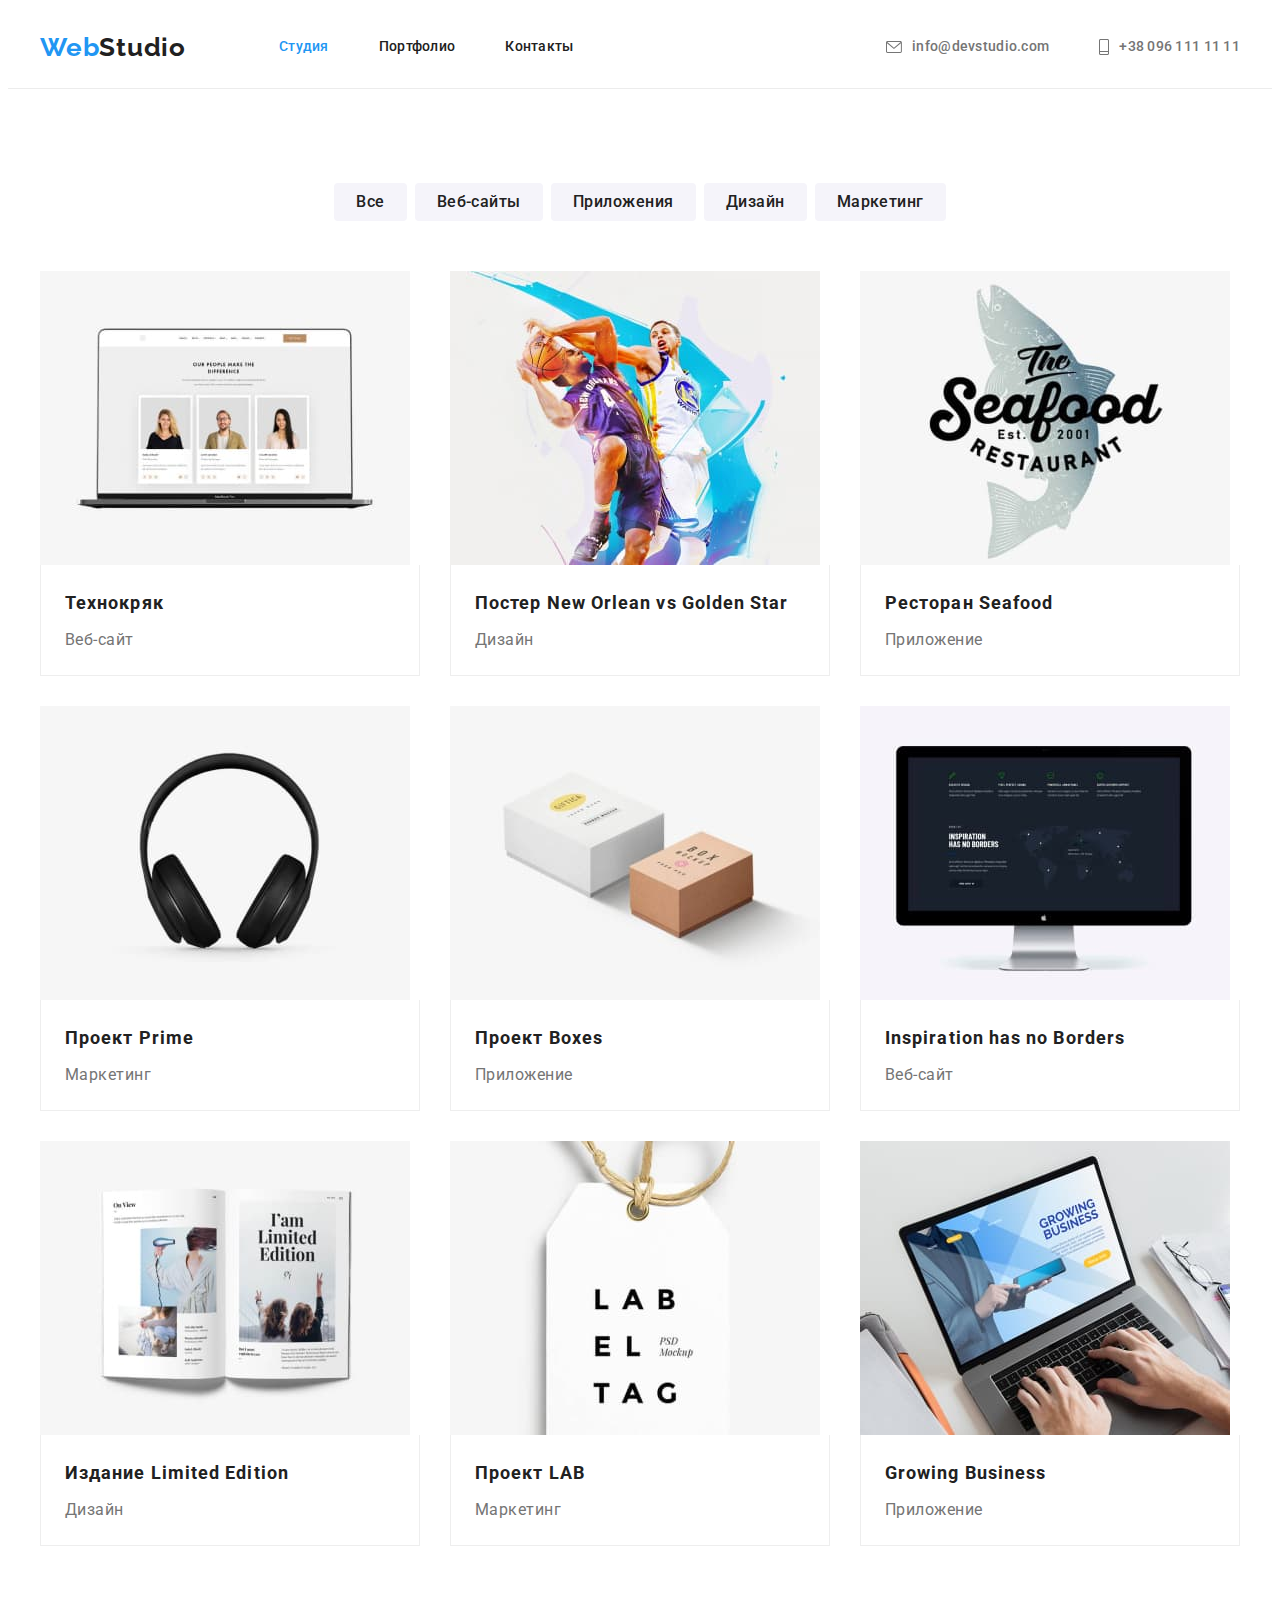
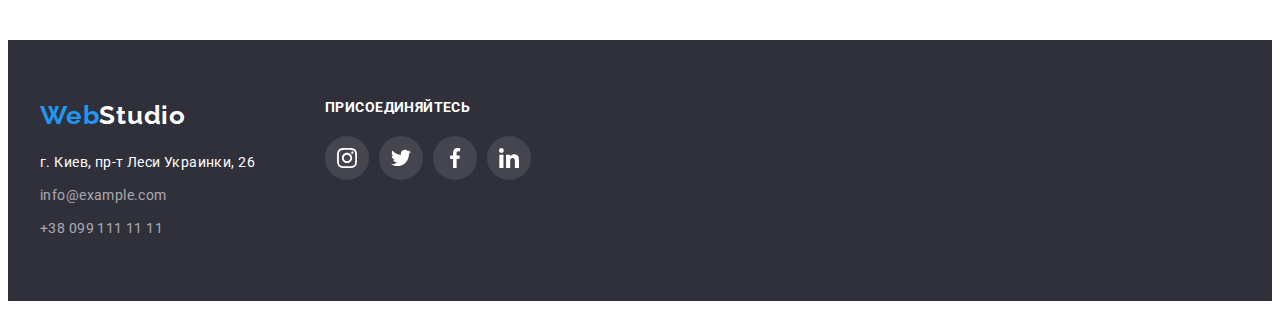
==== commit 723a9084: "revision" ====
--- a/portfolio.html
+++ b/portfolio.html
@@ -17,8 +17,8 @@
             <nav class="header-nav">
                 <a href="" class="header-logo-part1 link">Web<span class="header-logo-part2">Studio</span></a>
                 <ul class="header-list list">
-                    <li class="header-item"><a href="./index.html" class="header-link link">Студия</a></li>
-                    <li class="header-item"><a href="./portfolio.html" class="header-link link current">Портфолио</a></li>
+                    <li class="header-item"><a href="./index.html" class="header-link link current"  >Студия</a></li>
+                    <li class="header-item"><a href="./portfolio.html" class="header-link link">Портфолио</a></li>
                     <li class="header-item"><a href="http://" class="header-link link">Контакты</a></li>
                 </ul> 
             </nav>
--- a/css/styles.css
+++ b/css/styles.css
@@ -178,6 +178,7 @@
 
 
 .header-link-tel {
+    display: flex;
     font-weight: 500;
     font-size: 14px;
     line-height: 1.14;
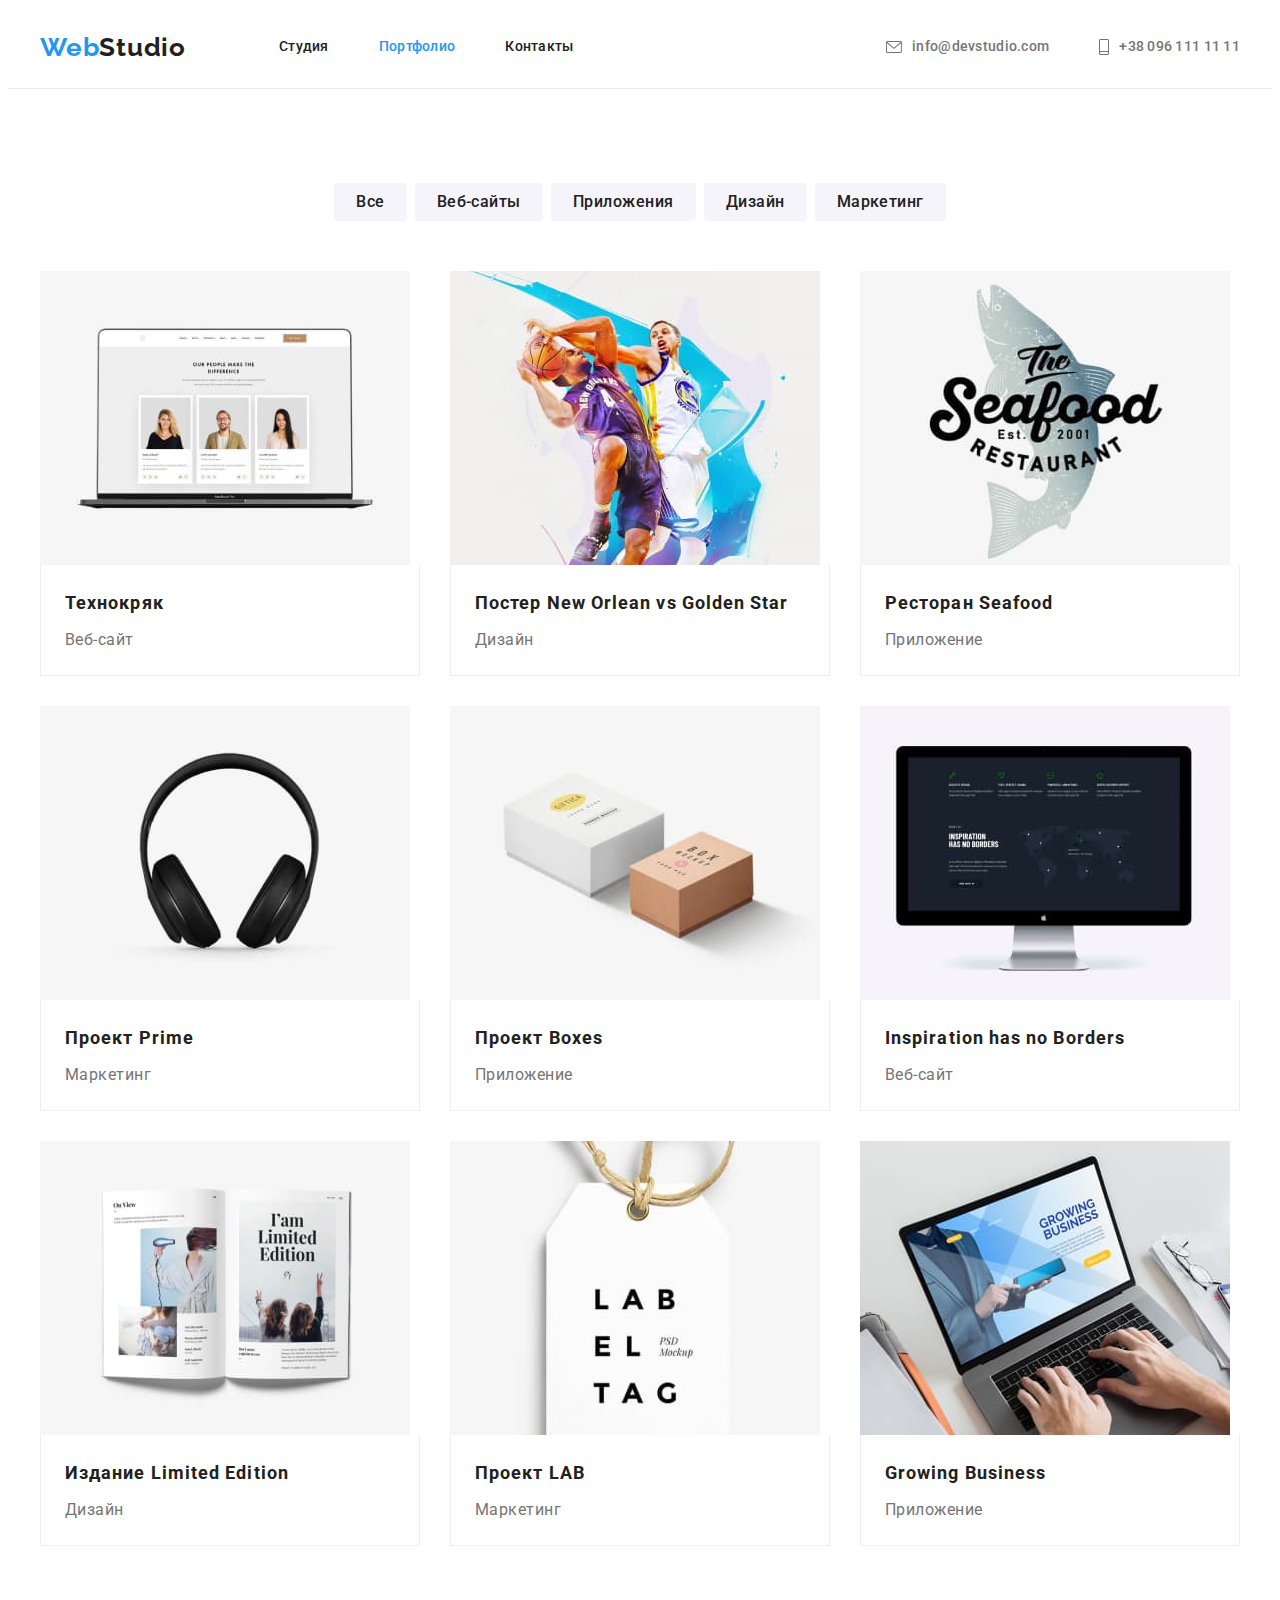
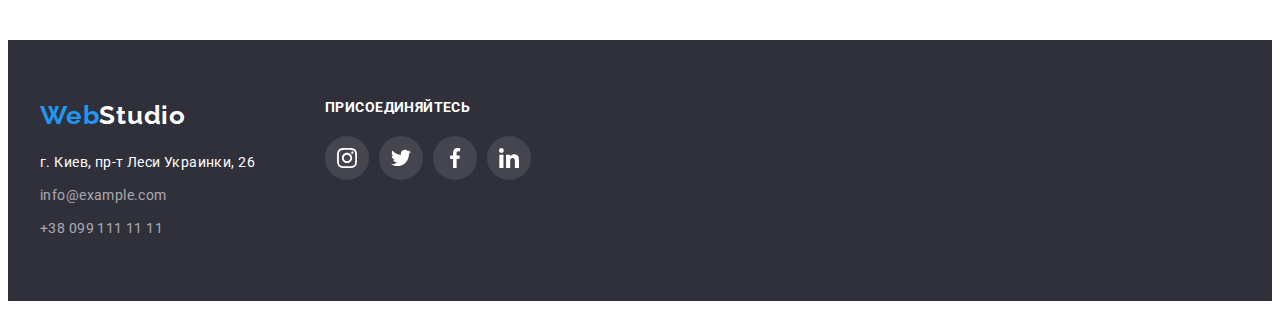
==== commit 98bd9f89: "portfolio-correction" ====
--- a/portfolio.html
+++ b/portfolio.html
@@ -17,8 +17,8 @@
             <nav class="header-nav">
                 <a href="" class="header-logo-part1 link">Web<span class="header-logo-part2">Studio</span></a>
                 <ul class="header-list list">
-                    <li class="header-item"><a href="./index.html" class="header-link link current"  >Студия</a></li>
-                    <li class="header-item"><a href="./portfolio.html" class="header-link link">Портфолио</a></li>
+                    <li class="header-item"><a href="./index.html" class="header-link link"  >Студия</a></li>
+                    <li class="header-item"><a href="./portfolio.html" class="header-link link current">Портфолио</a></li>
                     <li class="header-item"><a href="http://" class="header-link link">Контакты</a></li>
                 </ul> 
             </nav>
